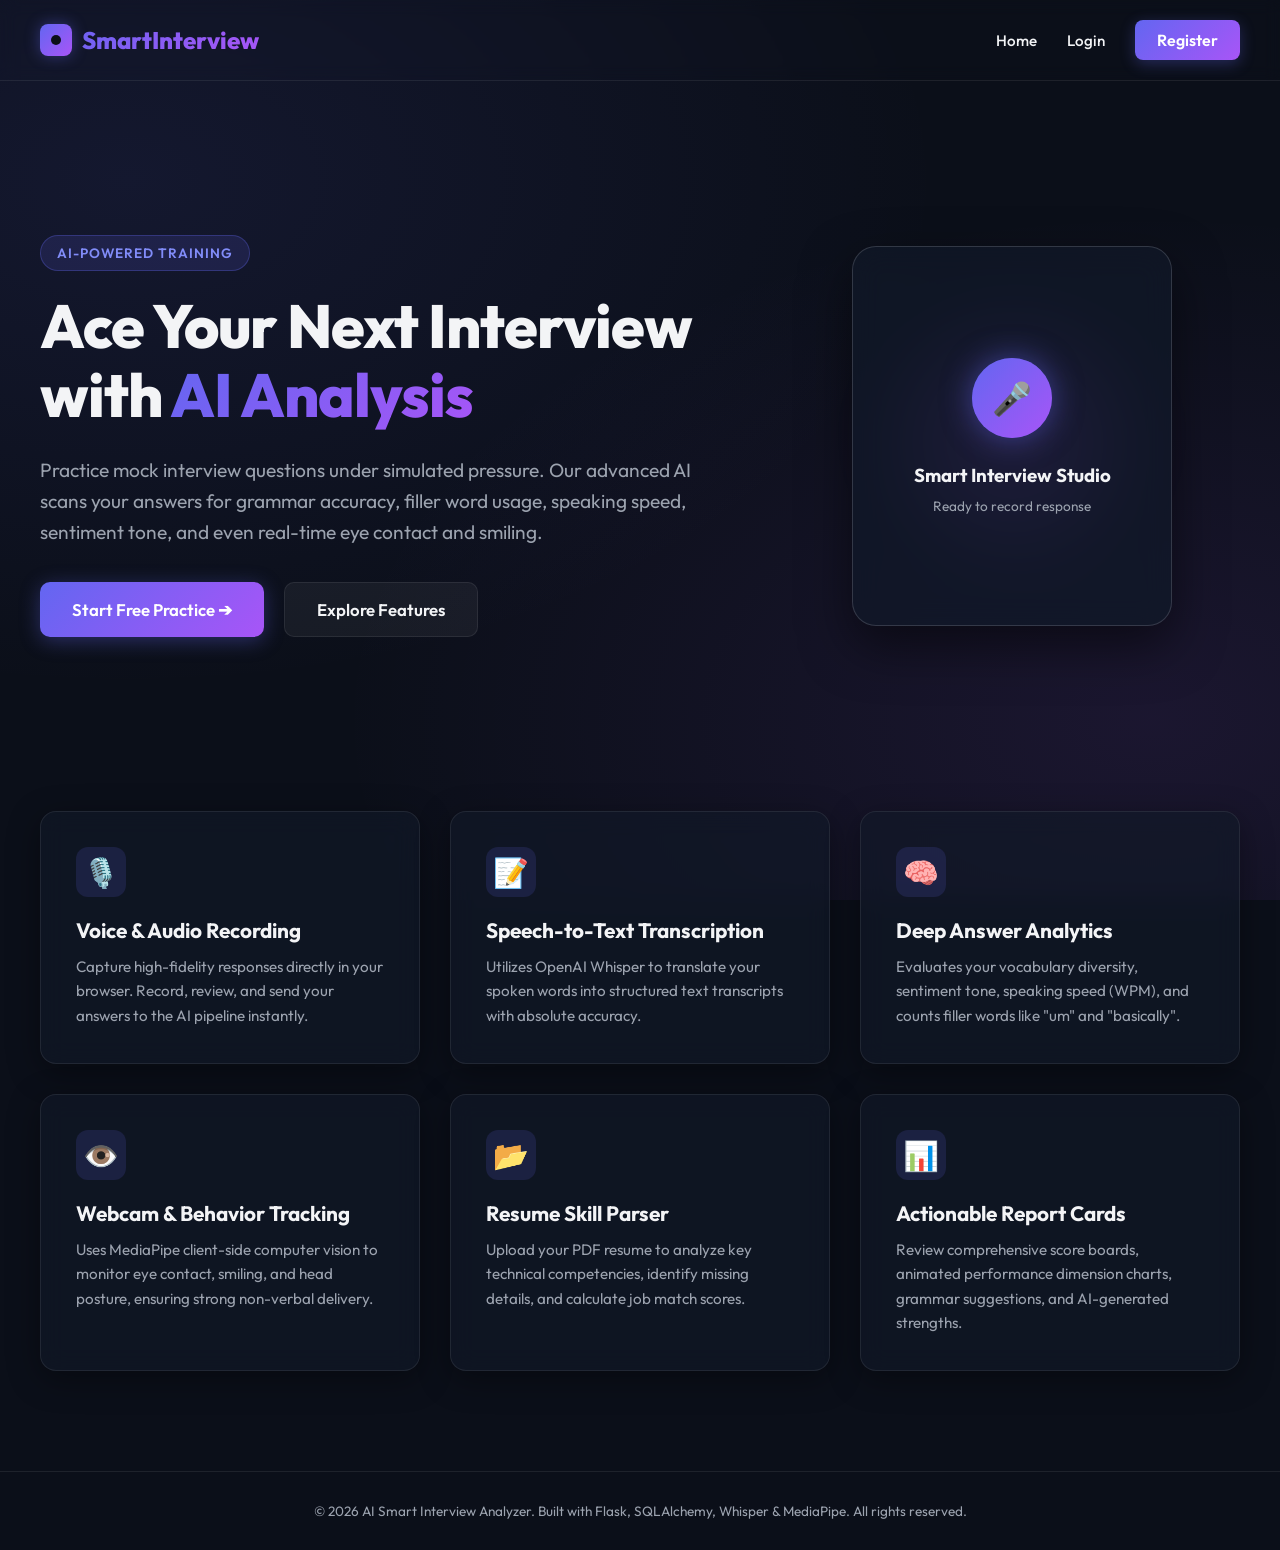
==== frontend/index.html @ 9845d499 "Initial commit" ====
<!DOCTYPE html>
<html lang="en">
<head>
    <meta charset="UTF-8">
    <meta name="viewport" content="width=device-width, initial-scale=1.0">
    <title>AI Smart Interview Analyzer</title>
    <meta name="description" content="Evaluate your mock interviews using cutting-edge AI. Get metrics on grammar, sentiment, speaking speed, filler words, and eye contact.">
    <link rel="stylesheet" href="css/style.css">
</head>
<body>

    <!-- Transparent Glass Header -->
    <header>
        <div class="logo">
            <div class="logo-icon"></div>
            <span>SmartInterview</span>
        </div>
        <nav id="main-nav">
            <!-- Nav buttons dynamically injected by auth.js -->
        </nav>
    </header>

    <!-- Main Container -->
    <main>
        <!-- Hero Section -->
        <section class="hero-section">
            <div class="hero-text">
                <div class="hero-badge">AI-Powered Training</div>
                <h1>Ace Your Next Interview with <span>AI Analysis</span></h1>
                <p>Practice mock interview questions under simulated pressure. Our advanced AI scans your answers for grammar accuracy, filler word usage, speaking speed, sentiment tone, and even real-time eye contact and smiling.</p>
                <div class="hero-actions">
                    <a href="register.html" class="btn-primary">Start Free Practice ➔</a>
                    <a href="#features" class="btn-secondary">Explore Features</a>
                </div>
            </div>
            <div class="hero-visual">
                <div class="hero-visual-glow"></div>
                <div class="hero-visual-card">
                    <div class="visual-pulse-button">🎤</div>
                    <h3>Smart Interview Studio</h3>
                    <p style="color: var(--text-secondary); margin-top: 10px; font-size: 0.85rem;">Ready to record response</p>
                </div>
            </div>
        </section>

        <!-- Features Grid -->
        <section id="features" class="features-grid">
            <div class="glass-container feature-card">
                <div class="feature-icon">🎙️</div>
                <h3>Voice & Audio Recording</h3>
                <p>Capture high-fidelity responses directly in your browser. Record, review, and send your answers to the AI pipeline instantly.</p>
            </div>
            <div class="glass-container feature-card">
                <div class="feature-icon">📝</div>
                <h3>Speech-to-Text Transcription</h3>
                <p>Utilizes OpenAI Whisper to translate your spoken words into structured text transcripts with absolute accuracy.</p>
            </div>
            <div class="glass-container feature-card">
                <div class="feature-icon">🧠</div>
                <h3>Deep Answer Analytics</h3>
                <p>Evaluates your vocabulary diversity, sentiment tone, speaking speed (WPM), and counts filler words like "um" and "basically".</p>
            </div>
            <div class="glass-container feature-card">
                <div class="feature-icon">👁️</div>
                <h3>Webcam & Behavior Tracking</h3>
                <p>Uses MediaPipe client-side computer vision to monitor eye contact, smiling, and head posture, ensuring strong non-verbal delivery.</p>
            </div>
            <div class="glass-container feature-card">
                <div class="feature-icon">📂</div>
                <h3>Resume Skill Parser</h3>
                <p>Upload your PDF resume to analyze key technical competencies, identify missing details, and calculate job match scores.</p>
            </div>
            <div class="glass-container feature-card">
                <div class="feature-icon">📊</div>
                <h3>Actionable Report Cards</h3>
                <p>Review comprehensive score boards, animated performance dimension charts, grammar suggestions, and AI-generated strengths.</p>
            </div>
        </section>
    </main>

    <!-- Footer -->
    <footer>
        <p>&copy; 2026 AI Smart Interview Analyzer. Built with Flask, SQLAlchemy, Whisper & MediaPipe. All rights reserved.</p>
    </footer>

    <!-- Scripts -->
    <script src="js/auth.js"></script>
</body>
</html>
---- frontend/css/style.css ----
@import url('https://fonts.googleapis.com/css2?family=Outfit:wght@300;400;500;600;700;800&display=swap');

:root {
    --bg-dark: #0b0f19;
    --card-bg: rgba(17, 25, 40, 0.65);
    --border-color: rgba(255, 255, 255, 0.08);
    --text-primary: #f3f4f6;
    --text-secondary: #9ca3af;
    --primary-gradient: linear-gradient(135deg, #6366f1, #a855f7);
    --accent-glow: rgba(99, 102, 241, 0.2);
    --primary-color: #6366f1;
    --secondary-color: #a855f7;
    --success-color: #10b981;
    --warning-color: #f59e0b;
    --danger-color: #ef4444;
}

* {
    margin: 0;
    padding: 0;
    box-sizing: border-box;
    font-family: 'Outfit', sans-serif;
    scrollbar-width: thin;
    scrollbar-color: rgba(255, 255, 255, 0.2) transparent;
}

body {
    background-color: var(--bg-dark);
    background-image: 
        radial-gradient(at 10% 20%, rgba(99, 102, 241, 0.1) 0px, transparent 50%),
        radial-gradient(at 90% 80%, rgba(168, 85, 247, 0.1) 0px, transparent 50%);
    background-attachment: fixed;
    color: var(--text-primary);
    min-height: 100vh;
    display: flex;
    flex-direction: column;
    overflow-x: hidden;
}

a {
    color: inherit;
    text-decoration: none;
}

/* Glassmorphism base helper */
.glass-container {
    background: var(--card-bg);
    border: 1px solid var(--border-color);
    backdrop-filter: blur(12px);
    border-radius: 16px;
    box-shadow: 0 8px 32px 0 rgba(0, 0, 0, 0.37);
}

/* Header & Navigation */
header {
    width: 100%;
    padding: 20px 40px;
    display: flex;
    justify-content: space-between;
    align-items: center;
    border-bottom: 1px solid var(--border-color);
    backdrop-filter: blur(8px);
    position: sticky;
    top: 0;
    z-index: 100;
}

.logo {
    font-size: 1.5rem;
    font-weight: 800;
    background: var(--primary-gradient);
    -webkit-background-clip: text;
    -webkit-text-fill-color: transparent;
    display: flex;
    align-items: center;
    gap: 10px;
}

.logo-icon {
    width: 32px;
    height: 32px;
    background: var(--primary-gradient);
    border-radius: 8px;
    display: inline-block;
    position: relative;
    box-shadow: 0 0 15px rgba(99, 102, 241, 0.4);
}

.logo-icon::after {
    content: '';
    position: absolute;
    top: 50%;
    left: 50%;
    transform: translate(-50%, -50%);
    width: 10px;
    height: 10px;
    background-color: var(--bg-dark);
    border-radius: 50%;
}

nav {
    display: flex;
    gap: 30px;
    align-items: center;
}

.nav-link {
    font-weight: 500;
    transition: color 0.3s;
    font-size: 0.95rem;
    display: flex;
    align-items: center;
    gap: 8px;
}

.nav-link:hover, .nav-link.active {
    color: var(--primary-color);
    text-shadow: 0 0 10px rgba(99, 102, 241, 0.3);
}

.btn-nav {
    background: var(--primary-gradient);
    border: none;
    padding: 10px 22px;
    border-radius: 8px;
    color: #fff;
    font-weight: 600;
    cursor: pointer;
    box-shadow: 0 4px 15px rgba(99, 102, 241, 0.3);
    transition: transform 0.2s, box-shadow 0.2s;
}

.btn-nav:hover {
    transform: translateY(-2px);
    box-shadow: 0 6px 20px rgba(99, 102, 241, 0.5);
}

.btn-nav-outline {
    background: transparent;
    border: 1px solid var(--primary-color);
    padding: 9px 21px;
    border-radius: 8px;
    color: var(--text-primary);
    font-weight: 600;
    cursor: pointer;
    transition: background 0.3s, color 0.3s;
}

.btn-nav-outline:hover {
    background: var(--primary-color);
    color: #fff;
}

/* General Layout Main wrapper */
main {
    flex: 1;
    padding: 40px;
    max-width: 1400px;
    width: 100%;
    margin: 0 auto;
}

/* Home / Landing Page */
.hero-section {
    display: flex;
    justify-content: space-between;
    align-items: center;
    gap: 60px;
    padding: 40px 0;
    min-height: 70vh;
}

.hero-text {
    flex: 1.2;
}

.hero-badge {
    background: rgba(99, 102, 241, 0.15);
    border: 1px solid rgba(99, 102, 241, 0.3);
    padding: 8px 16px;
    border-radius: 50px;
    color: #818cf8;
    font-size: 0.85rem;
    font-weight: 600;
    text-transform: uppercase;
    letter-spacing: 1px;
    display: inline-block;
    margin-bottom: 20px;
}

.hero-text h1 {
    font-size: 3.8rem;
    line-height: 1.15;
    font-weight: 800;
    margin-bottom: 25px;
    letter-spacing: -1px;
}

.hero-text h1 span {
    background: var(--primary-gradient);
    -webkit-background-clip: text;
    -webkit-text-fill-color: transparent;
}

.hero-text p {
    font-size: 1.2rem;
    color: var(--text-secondary);
    line-height: 1.6;
    margin-bottom: 35px;
}

.hero-actions {
    display: flex;
    gap: 20px;
}

.btn-primary {
    background: var(--primary-gradient);
    border: none;
    color: white;
    padding: 16px 32px;
    border-radius: 10px;
    font-size: 1.05rem;
    font-weight: 600;
    cursor: pointer;
    box-shadow: 0 4px 20px rgba(99, 102, 241, 0.35);
    transition: all 0.3s;
    display: inline-flex;
    align-items: center;
    gap: 10px;
}

.btn-primary:hover {
    transform: translateY(-3px);
    box-shadow: 0 8px 25px rgba(99, 102, 241, 0.55);
}

.btn-secondary {
    background: rgba(255, 255, 255, 0.05);
    border: 1px solid var(--border-color);
    color: var(--text-primary);
    padding: 16px 32px;
    border-radius: 10px;
    font-size: 1.05rem;
    font-weight: 600;
    cursor: pointer;
    transition: all 0.3s;
    display: inline-flex;
    align-items: center;
    gap: 10px;
}

.btn-secondary:hover {
    background: rgba(255, 255, 255, 0.1);
    border-color: rgba(255, 255, 255, 0.2);
    transform: translateY(-3px);
}

.hero-visual {
    flex: 0.8;
    position: relative;
    display: flex;
    justify-content: center;
    align-items: center;
}

.hero-visual-card {
    width: 320px;
    height: 380px;
    border-radius: 24px;
    position: relative;
    z-index: 2;
    overflow: hidden;
    display: flex;
    flex-direction: column;
    justify-content: center;
    align-items: center;
    border: 1px solid rgba(255, 255, 255, 0.15);
    background: rgba(17, 25, 40, 0.75);
    backdrop-filter: blur(15px);
    box-shadow: 0 20px 50px rgba(0, 0, 0, 0.5);
}

.hero-visual-glow {
    position: absolute;
    width: 300px;
    height: 300px;
    background: radial-gradient(circle, rgba(168, 85, 247, 0.4) 0%, transparent 70%);
    filter: blur(20px);
    z-index: 1;
    animation: pulseGlow 6s infinite alternate;
}

@keyframes pulseGlow {
    0% { transform: scale(0.9); opacity: 0.5; }
    100% { transform: scale(1.2); opacity: 0.9; }
}

.visual-pulse-button {
    width: 80px;
    height: 80px;
    border-radius: 50%;
    background: var(--primary-gradient);
    display: flex;
    align-items: center;
    justify-content: center;
    font-size: 2rem;
    box-shadow: 0 0 30px rgba(99, 102, 241, 0.5);
    position: relative;
    margin-bottom: 25px;
}

.visual-pulse-button::before, .visual-pulse-button::after {
    content: '';
    position: absolute;
    width: 100%;
    height: 100%;
    border-radius: 50%;
    background: var(--primary-color);
    opacity: 0.4;
    z-index: -1;
    animation: ripple 2s infinite ease-out;
}

.visual-pulse-button::after {
    animation-delay: 0.8s;
}

@keyframes ripple {
    0% { transform: scale(1); opacity: 0.4; }
    100% { transform: scale(1.8); opacity: 0; }
}

.features-grid {
    display: grid;
    grid-template-columns: repeat(auto-fit, minmax(300px, 1fr));
    gap: 30px;
    padding: 60px 0;
}

.feature-card {
    padding: 35px;
    transition: transform 0.3s, box-shadow 0.3s;
}

.feature-card:hover {
    transform: translateY(-5px);
    border-color: rgba(99, 102, 241, 0.3);
    box-shadow: 0 10px 30px rgba(99, 102, 241, 0.1);
}

.feature-icon {
    font-size: 1.8rem;
    width: 50px;
    height: 50px;
    border-radius: 12px;
    background: rgba(99, 102, 241, 0.15);
    color: #818cf8;
    display: flex;
    align-items: center;
    justify-content: center;
    margin-bottom: 20px;
}

.feature-card h3 {
    font-size: 1.3rem;
    margin-bottom: 12px;
    font-weight: 700;
}

.feature-card p {
    color: var(--text-secondary);
    font-size: 0.95rem;
    line-height: 1.6;
}

/* Authentication Forms (Login / Register) */
.auth-wrapper {
    display: flex;
    justify-content: center;
    align-items: center;
    min-height: 70vh;
    padding: 20px 0;
}

.auth-card {
    width: 100%;
    max-width: 480px;
    padding: 40px;
}

.auth-header {
    text-align: center;
    margin-bottom: 30px;
}

.auth-header h2 {
    font-size: 2rem;
    font-weight: 800;
    margin-bottom: 8px;
}

.auth-header p {
    color: var(--text-secondary);
}

.form-group {
    margin-bottom: 20px;
}

.form-label {
    display: block;
    font-size: 0.9rem;
    font-weight: 600;
    margin-bottom: 8px;
    color: var(--text-secondary);
}

.form-input {
    width: 100%;
    background: rgba(255, 255, 255, 0.04);
    border: 1px solid var(--border-color);
    padding: 14px 18px;
    border-radius: 10px;
    color: #fff;
    font-size: 0.95rem;
    transition: all 0.3s;
}

.form-input:focus {
    outline: none;
    border-color: var(--primary-color);
    box-shadow: 0 0 10px rgba(99, 102, 241, 0.2);
    background: rgba(255, 255, 255, 0.08);
}

.auth-footer {
    text-align: center;
    margin-top: 25px;
    color: var(--text-secondary);
    font-size: 0.9rem;
}

.auth-footer a {
    color: var(--primary-color);
    font-weight: 600;
}

.auth-footer a:hover {
    text-decoration: underline;
}

/* Dashboard Page */
.dashboard-grid {
    display: grid;
    grid-template-columns: 2fr 1fr;
    gap: 40px;
}

.dashboard-main, .dashboard-side {
    display: flex;
    flex-direction: column;
    gap: 30px;
}

.welcome-widget {
    padding: 35px;
    display: flex;
    justify-content: space-between;
    align-items: center;
    background: linear-gradient(135deg, rgba(99, 102, 241, 0.15) 0%, rgba(168, 85, 247, 0.15) 100%);
    border: 1px solid rgba(99, 102, 241, 0.2);
}

.welcome-info h2 {
    font-size: 2.2rem;
    font-weight: 800;
    margin-bottom: 8px;
}

.welcome-info p {
    color: var(--text-secondary);
    font-size: 1.05rem;
}

.stats-grid {
    display: grid;
    grid-template-columns: repeat(3, 1fr);
    gap: 20px;
}

.stat-widget {
    padding: 25px;
    text-align: center;
}

.stat-num {
    font-size: 2.5rem;
    font-weight: 800;
    margin-bottom: 5px;
    background: var(--primary-gradient);
    -webkit-background-clip: text;
    -webkit-text-fill-color: transparent;
}

.stat-label {
    color: var(--text-secondary);
    font-size: 0.85rem;
    font-weight: 600;
    text-transform: uppercase;
    letter-spacing: 0.5px;
}

.panel-header {
    display: flex;
    justify-content: space-between;
    align-items: center;
    margin-bottom: 20px;
}

.panel-header h3 {
    font-size: 1.35rem;
    font-weight: 700;
}

.list-panel {
    padding: 30px;
}

.history-table-wrapper {
    width: 100%;
    overflow-x: auto;
}

.history-table {
    width: 100%;
    border-collapse: collapse;
    text-align: left;
}

.history-table th {
    padding: 12px 16px;
    color: var(--text-secondary);
    font-weight: 600;
    font-size: 0.85rem;
    text-transform: uppercase;
    border-bottom: 1px solid var(--border-color);
}

.history-table td {
    padding: 16px;
    border-bottom: 1px solid var(--border-color);
    font-size: 0.95rem;
}

.history-table tr:last-child td {
    border-bottom: none;
}

.history-table tr:hover td {
    background: rgba(255, 255, 255, 0.02);
}

.score-badge {
    padding: 4px 10px;
    border-radius: 6px;
    font-weight: 700;
    font-size: 0.85rem;
    display: inline-block;
}

.score-high { background: rgba(16, 185, 129, 0.15); color: #34d399; }
.score-mid { background: rgba(245, 158, 11, 0.15); color: #fbbf24; }
.score-low { background: rgba(239, 68, 68, 0.15); color: #f87171; }

.btn-table-action {
    background: rgba(255, 255, 255, 0.05);
    border: 1px solid var(--border-color);
    padding: 6px 14px;
    border-radius: 6px;
    font-size: 0.85rem;
    font-weight: 600;
    cursor: pointer;
    transition: all 0.2s;
}

.btn-table-action:hover {
    background: var(--primary-color);
    border-color: var(--primary-color);
    color: #fff;
}

.no-data-msg {
    text-align: center;
    color: var(--text-secondary);
    padding: 40px 0;
    font-size: 0.95rem;
}

/* Resume upload card */
.resume-widget {
    padding: 30px;
}

.upload-drag-zone {
    border: 2px dashed rgba(255, 255, 255, 0.15);
    border-radius: 12px;
    padding: 30px 20px;
    text-align: center;
    cursor: pointer;
    transition: all 0.3s;
    margin-bottom: 15px;
}

.upload-drag-zone:hover {
    border-color: var(--primary-color);
    background: rgba(99, 102, 241, 0.03);
}

.upload-icon {
    font-size: 2.2rem;
    color: var(--primary-color);
    margin-bottom: 12px;
}

.upload-drag-zone h4 {
    font-weight: 600;
    margin-bottom: 6px;
    font-size: 0.95rem;
}

.upload-drag-zone p {
    font-size: 0.8rem;
    color: var(--text-secondary);
}

.resume-results-box {
    margin-top: 20px;
    padding-top: 20px;
    border-top: 1px solid var(--border-color);
}

.resume-result-header {
    display: flex;
    justify-content: space-between;
    align-items: center;
    margin-bottom: 15px;
}

.resume-match-percent {
    font-size: 1.8rem;
    font-weight: 800;
    color: var(--success-color);
}

.skill-tag-group {
    display: flex;
    flex-wrap: wrap;
    gap: 8px;
    margin-top: 10px;
}

.skill-tag {
    background: rgba(255, 255, 255, 0.05);
    border: 1px solid var(--border-color);
    padding: 4px 10px;
    border-radius: 50px;
    font-size: 0.75rem;
    font-weight: 600;
}

.skill-tag.missing {
    background: rgba(239, 68, 68, 0.08);
    border-color: rgba(239, 68, 68, 0.2);
    color: #f87171;
}

/* Interview Interface Page */
.interview-layout {
    display: grid;
    grid-template-columns: 1.2fr 1fr;
    gap: 40px;
    align-items: start;
}

.stage-card {
    padding: 40px;
    display: flex;
    flex-direction: column;
    min-height: 480px;
}

.question-indicator {
    font-weight: 700;
    color: var(--secondary-color);
    text-transform: uppercase;
    font-size: 0.85rem;
    letter-spacing: 1px;
    margin-bottom: 10px;
}

.question-box h2 {
    font-size: 1.8rem;
    line-height: 1.4;
    font-weight: 700;
    margin-bottom: 30px;
}

.recording-controls-wrapper {
    margin-top: auto;
    display: flex;
    flex-direction: column;
    align-items: center;
    gap: 20px;
    padding-top: 30px;
}

.mic-btn {
    width: 90px;
    height: 90px;
    border-radius: 50%;
    background: rgba(255, 255, 255, 0.04);
    border: 2px solid var(--border-color);
    color: var(--text-primary);
    font-size: 1.8rem;
    cursor: pointer;
    display: flex;
    align-items: center;
    justify-content: center;
    transition: all 0.3s;
    position: relative;
}

.mic-btn:hover {
    border-color: var(--primary-color);
    color: var(--primary-color);
    box-shadow: 0 0 20px var(--accent-glow);
}

.mic-btn.recording {
    background: var(--danger-color);
    border-color: var(--danger-color);
    color: white;
    box-shadow: 0 0 25px rgba(239, 68, 68, 0.5);
    animation: recPulse 1.5s infinite alternate;
}

@keyframes recPulse {
    0% { transform: scale(1); }
    100% { transform: scale(1.08); }
}

.timer-display {
    font-size: 1.4rem;
    font-weight: 700;
    font-variant-numeric: tabular-nums;
}

.stage-footer {
    display: flex;
    justify-content: space-between;
    width: 100%;
    margin-top: 30px;
}

.webcam-panel {
    padding: 20px;
}

.webcam-viewport-wrapper {
    position: relative;
    width: 100%;
    aspect-ratio: 4/3;
    border-radius: 12px;
    overflow: hidden;
    background-color: #05070c;
    border: 1px solid var(--border-color);
}

.webcam-video {
    width: 100%;
    height: 100%;
    object-fit: cover;
    transform: scaleX(-1); /* Mirror view */
}

.webcam-metrics-overlay {
    position: absolute;
    bottom: 0;
    left: 0;
    width: 100%;
    padding: 15px;
    background: linear-gradient(to top, rgba(0,0,0,0.85) 0%, transparent 100%);
    display: flex;
    justify-content: space-around;
}

.metric-chip {
    background: rgba(17, 25, 40, 0.7);
    border: 1px solid var(--border-color);
    padding: 6px 12px;
    border-radius: 50px;
    font-size: 0.75rem;
    font-weight: 600;
    display: flex;
    align-items: center;
    gap: 6px;
}

.metric-chip.active {
    border-color: var(--success-color);
    color: #34d399;
}

.webcam-placeholder-graphic {
    position: absolute;
    top: 50%;
    left: 50%;
    transform: translate(-50%, -50%);
    display: flex;
    flex-direction: column;
    align-items: center;
    gap: 15px;
    color: var(--text-secondary);
}

.webcam-placeholder-graphic span {
    font-size: 2.5rem;
}

/* Results / Report Page */
.results-header-card {
    padding: 40px;
    display: flex;
    justify-content: space-between;
    align-items: center;
    margin-bottom: 40px;
}

.results-summary h1 {
    font-size: 2.2rem;
    font-weight: 800;
    margin-bottom: 8px;
}

.results-summary p {
    color: var(--text-secondary);
}

.overall-score-wheel {
    width: 130px;
    height: 130px;
    border-radius: 50%;
    background: conic-gradient(var(--primary-color) 0%, var(--secondary-color) 85%, rgba(255,255,255,0.05) 85% 100%);
    display: flex;
    align-items: center;
    justify-content: center;
    position: relative;
    box-shadow: 0 0 30px rgba(168, 85, 247, 0.25);
}

.overall-score-wheel::after {
    content: '';
    position: absolute;
    width: 106px;
    height: 106px;
    border-radius: 50%;
    background: #0f1322;
}

.overall-score-wheel-text {
    position: relative;
    z-index: 2;
    text-align: center;
}

.overall-score-wheel-text h2 {
    font-size: 2.2rem;
    font-weight: 800;
}

.overall-score-wheel-text span {
    font-size: 0.8rem;
    color: var(--text-secondary);
    font-weight: 600;
}

.results-grid {
    display: grid;
    grid-template-columns: 1fr 1fr;
    gap: 40px;
    margin-bottom: 40px;
}

.chart-panel, .feedback-panel {
    padding: 35px;
    min-height: 400px;
}

.feedback-section {
    margin-bottom: 25px;
}

.feedback-section h4 {
    font-size: 1.05rem;
    font-weight: 700;
    margin-bottom: 12px;
    display: flex;
    align-items: center;
    gap: 8px;
}

.feedback-list {
    list-style: none;
    display: flex;
    flex-direction: column;
    gap: 10px;
}

.feedback-list li {
    font-size: 0.95rem;
    line-height: 1.5;
    padding-left: 20px;
    position: relative;
    color: var(--text-secondary);
}

.feedback-list.strengths li::before {
    content: '✔';
    position: absolute;
    left: 0;
    color: var(--success-color);
}

.feedback-list.improvements li::before {
    content: '•';
    position: absolute;
    left: 4px;
    font-size: 1.2rem;
    line-height: 0.8;
    color: var(--danger-color);
}

/* Detailed Answers QA Section */
.qa-breakdown-section h3 {
    font-size: 1.5rem;
    font-weight: 800;
    margin-bottom: 25px;
}

.qa-card {
    padding: 30px;
    margin-bottom: 25px;
}

.qa-question-header {
    display: flex;
    justify-content: space-between;
    align-items: center;
    border-bottom: 1px solid var(--border-color);
    padding-bottom: 15px;
    margin-bottom: 20px;
}

.qa-question-header h4 {
    font-size: 1.15rem;
    font-weight: 700;
}

.qa-metrics-grid {
    display: grid;
    grid-template-columns: repeat(auto-fit, minmax(140px, 1fr));
    gap: 15px;
    margin-bottom: 20px;
}

.qa-metric-box {
    background: rgba(255, 255, 255, 0.02);
    border: 1px solid var(--border-color);
    padding: 12px;
    border-radius: 8px;
    text-align: center;
}

.qa-metric-val {
    font-size: 1.15rem;
    font-weight: 700;
    color: var(--primary-color);
}

.qa-metric-lbl {
    font-size: 0.75rem;
    color: var(--text-secondary);
    margin-top: 2px;
    text-transform: uppercase;
}

.qa-answer-block {
    margin-bottom: 20px;
}

.qa-lbl-heading {
    font-size: 0.85rem;
    font-weight: 700;
    color: var(--text-secondary);
    text-transform: uppercase;
    margin-bottom: 8px;
}

.qa-answer-text {
    background: rgba(0, 0, 0, 0.15);
    border: 1px solid var(--border-color);
    padding: 16px;
    border-radius: 10px;
    font-size: 0.95rem;
    line-height: 1.6;
    font-style: italic;
}

.qa-feedback-block {
    background: rgba(99, 102, 241, 0.04);
    border-left: 4px solid var(--primary-color);
    padding: 16px;
    border-radius: 0 10px 10px 0;
    font-size: 0.95rem;
    line-height: 1.5;
}

/* Corrections (Grammar Suggestion) */
.corrections-wrapper {
    margin-top: 15px;
    display: flex;
    flex-direction: column;
    gap: 10px;
}

.correction-item {
    background: rgba(239, 68, 68, 0.03);
    border: 1px solid rgba(239, 68, 68, 0.15);
    padding: 10px 14px;
    border-radius: 6px;
    font-size: 0.85rem;
}

.correction-mistake {
    color: #f87171;
    text-decoration: line-through;
    font-weight: 600;
}

.correction-arrow {
    margin: 0 8px;
    color: var(--text-secondary);
}

.correction-suggest {
    color: #34d399;
    font-weight: 600;
}

/* User profile panel */
.profile-card {
    max-width: 600px;
    margin: 0 auto;
    padding: 40px;
}

.profile-avatar-row {
    display: flex;
    align-items: center;
    gap: 25px;
    margin-bottom: 30px;
    border-bottom: 1px solid var(--border-color);
    padding-bottom: 25px;
}

.profile-avatar {
    width: 80px;
    height: 80px;
    border-radius: 50%;
    background: var(--primary-gradient);
    font-size: 2.2rem;
    font-weight: 800;
    display: flex;
    align-items: center;
    justify-content: center;
    color: white;
}

.profile-meta h3 {
    font-size: 1.6rem;
    font-weight: 700;
}

.profile-meta p {
    color: var(--text-secondary);
}

/* Toast Notifications */
.toast-container {
    position: fixed;
    bottom: 30px;
    right: 30px;
    z-index: 1000;
    display: flex;
    flex-direction: column;
    gap: 10px;
}

.toast {
    background: rgba(17, 25, 40, 0.9);
    border: 1px solid var(--border-color);
    backdrop-filter: blur(12px);
    padding: 14px 24px;
    border-radius: 8px;
    color: var(--text-primary);
    box-shadow: 0 10px 25px rgba(0, 0, 0, 0.4);
    display: flex;
    align-items: center;
    gap: 10px;
    font-size: 0.9rem;
    font-weight: 600;
    transform: translateY(50px);
    opacity: 0;
    animation: toastIn 0.3s forwards;
}

.toast.success { border-left: 4px solid var(--success-color); }
.toast.error { border-left: 4px solid var(--danger-color); }
.toast.info { border-left: 4px solid var(--primary-color); }

@keyframes toastIn {
    to { transform: translateY(0); opacity: 1; }
}

/* Footer Section */
footer {
    width: 100%;
    padding: 30px;
    text-align: center;
    border-top: 1px solid var(--border-color);
    color: var(--text-secondary);
    font-size: 0.85rem;
    margin-top: auto;
}

/* Spinner Loader */
.spinner {
    width: 40px;
    height: 40px;
    border: 4px solid rgba(255,255,255,0.05);
    border-top: 4px solid var(--primary-color);
    border-radius: 50%;
    animation: spin 1s linear infinite;
    margin: 20px auto;
}

@keyframes spin {
    0% { transform: rotate(0deg); }
    100% { transform: rotate(360deg); }
}

/* Utility layout styles */
.text-center { text-align: center; }
.hidden { display: none !important; }

/* Responsive adjustments */
@media (max-width: 992px) {
    .hero-section {
        flex-direction: column;
        text-align: center;
        padding: 40px 0;
    }
    .hero-actions {
        justify-content: center;
    }
    .dashboard-grid, .interview-layout, .results-grid {
        grid-template-columns: 1fr;
    }
    header {
        padding: 20px;
    }
    nav {
        gap: 15px;
    }
}
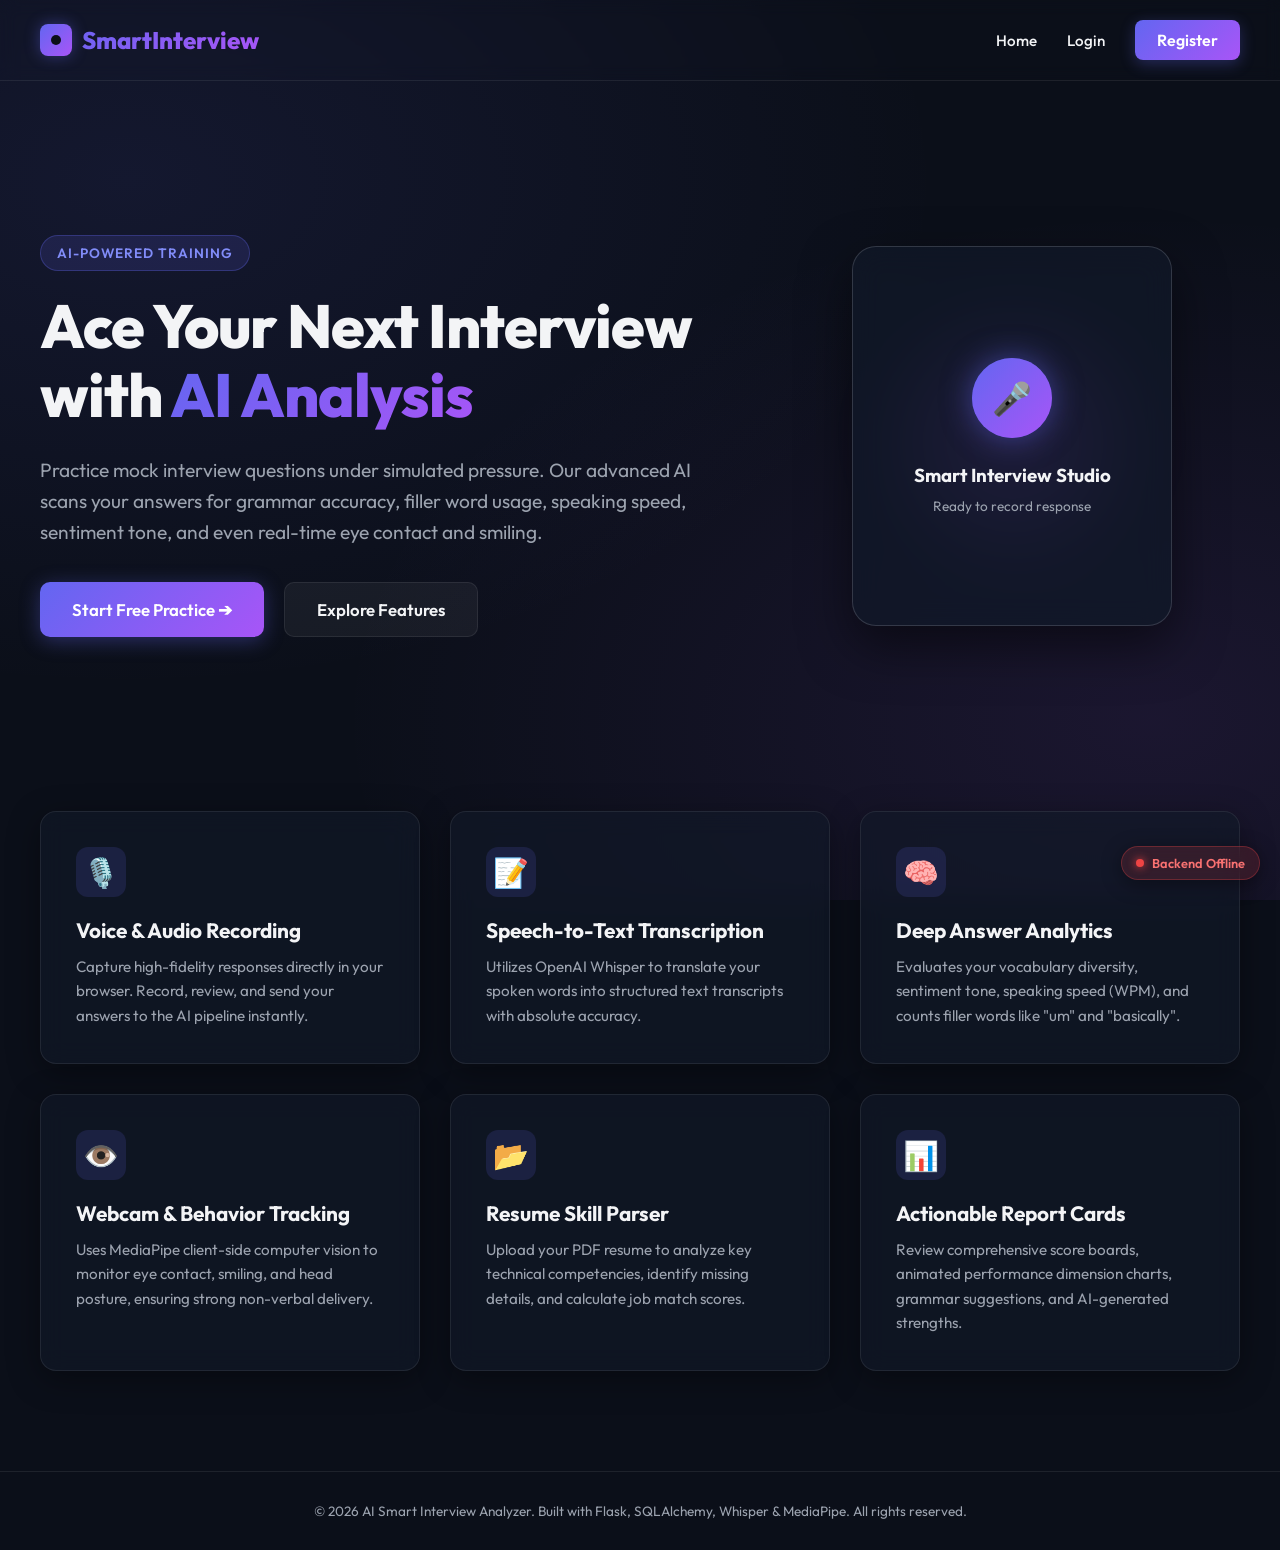
==== commit 66628528: "Configure 24/7 cloud deployment, dynamic questions, and public profiles" ====
--- a/frontend/index.html
+++ b/frontend/index.html
@@ -1,12 +1,15 @@
 <!DOCTYPE html>
 <html lang="en">
+
 <head>
     <meta charset="UTF-8">
     <meta name="viewport" content="width=device-width, initial-scale=1.0">
     <title>AI Smart Interview Analyzer</title>
-    <meta name="description" content="Evaluate your mock interviews using cutting-edge AI. Get metrics on grammar, sentiment, speaking speed, filler words, and eye contact.">
+    <meta name="description"
+        content="Evaluate your mock interviews using cutting-edge AI. Get metrics on grammar, sentiment, speaking speed, filler words, and eye contact.">
     <link rel="stylesheet" href="css/style.css">
 </head>
+
 <body>
 
     <!-- Transparent Glass Header -->
@@ -27,7 +30,9 @@
             <div class="hero-text">
                 <div class="hero-badge">AI-Powered Training</div>
                 <h1>Ace Your Next Interview with <span>AI Analysis</span></h1>
-                <p>Practice mock interview questions under simulated pressure. Our advanced AI scans your answers for grammar accuracy, filler word usage, speaking speed, sentiment tone, and even real-time eye contact and smiling.</p>
+                <p>Practice mock interview questions under simulated pressure. Our advanced AI scans your answers for
+                    grammar accuracy, filler word usage, speaking speed, sentiment tone, and even real-time eye contact
+                    and smiling.</p>
                 <div class="hero-actions">
                     <a href="register.html" class="btn-primary">Start Free Practice ➔</a>
                     <a href="#features" class="btn-secondary">Explore Features</a>
@@ -38,7 +43,8 @@
                 <div class="hero-visual-card">
                     <div class="visual-pulse-button">🎤</div>
                     <h3>Smart Interview Studio</h3>
-                    <p style="color: var(--text-secondary); margin-top: 10px; font-size: 0.85rem;">Ready to record response</p>
+                    <p style="color: var(--text-secondary); margin-top: 10px; font-size: 0.85rem;">Ready to record
+                        response</p>
                 </div>
             </div>
         </section>
@@ -48,42 +54,50 @@
             <div class="glass-container feature-card">
                 <div class="feature-icon">🎙️</div>
                 <h3>Voice & Audio Recording</h3>
-                <p>Capture high-fidelity responses directly in your browser. Record, review, and send your answers to the AI pipeline instantly.</p>
+                <p>Capture high-fidelity responses directly in your browser. Record, review, and send your answers to
+                    the AI pipeline instantly.</p>
             </div>
             <div class="glass-container feature-card">
                 <div class="feature-icon">📝</div>
                 <h3>Speech-to-Text Transcription</h3>
-                <p>Utilizes OpenAI Whisper to translate your spoken words into structured text transcripts with absolute accuracy.</p>
+                <p>Utilizes OpenAI Whisper to translate your spoken words into structured text transcripts with absolute
+                    accuracy.</p>
             </div>
             <div class="glass-container feature-card">
                 <div class="feature-icon">🧠</div>
                 <h3>Deep Answer Analytics</h3>
-                <p>Evaluates your vocabulary diversity, sentiment tone, speaking speed (WPM), and counts filler words like "um" and "basically".</p>
+                <p>Evaluates your vocabulary diversity, sentiment tone, speaking speed (WPM), and counts filler words
+                    like "um" and "basically".</p>
             </div>
             <div class="glass-container feature-card">
                 <div class="feature-icon">👁️</div>
                 <h3>Webcam & Behavior Tracking</h3>
-                <p>Uses MediaPipe client-side computer vision to monitor eye contact, smiling, and head posture, ensuring strong non-verbal delivery.</p>
+                <p>Uses MediaPipe client-side computer vision to monitor eye contact, smiling, and head posture,
+                    ensuring strong non-verbal delivery.</p>
             </div>
             <div class="glass-container feature-card">
                 <div class="feature-icon">📂</div>
                 <h3>Resume Skill Parser</h3>
-                <p>Upload your PDF resume to analyze key technical competencies, identify missing details, and calculate job match scores.</p>
+                <p>Upload your PDF resume to analyze key technical competencies, identify missing details, and calculate
+                    job match scores.</p>
             </div>
             <div class="glass-container feature-card">
                 <div class="feature-icon">📊</div>
                 <h3>Actionable Report Cards</h3>
-                <p>Review comprehensive score boards, animated performance dimension charts, grammar suggestions, and AI-generated strengths.</p>
+                <p>Review comprehensive score boards, animated performance dimension charts, grammar suggestions, and
+                    AI-generated strengths.</p>
             </div>
         </section>
     </main>
 
     <!-- Footer -->
     <footer>
-        <p>&copy; 2026 AI Smart Interview Analyzer. Built with Flask, SQLAlchemy, Whisper & MediaPipe. All rights reserved.</p>
+        <p>&copy; 2026 AI Smart Interview Analyzer. Built with Flask, SQLAlchemy, Whisper & MediaPipe. All rights
+            reserved.</p>
     </footer>
 
     <!-- Scripts -->
     <script src="js/auth.js"></script>
 </body>
-</html>
+
+</html>
--- a/frontend/css/style.css
+++ b/frontend/css/style.css
@@ -1184,3 +1184,52 @@
         gap: 15px;
     }
 }
+
+/* Live Backend Status Badge */
+.backend-status-badge {
+    position: fixed;
+    bottom: 20px;
+    right: 20px;
+    z-index: 9999;
+    display: flex;
+    align-items: center;
+    gap: 8px;
+    padding: 8px 14px;
+    border-radius: 20px;
+    font-size: 0.8rem;
+    font-weight: 600;
+    backdrop-filter: blur(10px);
+    box-shadow: 0 4px 20px rgba(0, 0, 0, 0.4);
+    transition: all 0.3s ease;
+    border: 1px solid rgba(255, 255, 255, 0.1);
+}
+
+.backend-status-badge.connected {
+    background: rgba(16, 185, 129, 0.15);
+    border-color: rgba(16, 185, 129, 0.3);
+    color: #34d399;
+}
+
+.backend-status-badge.disconnected {
+    background: rgba(239, 68, 68, 0.15);
+    border-color: rgba(239, 68, 68, 0.3);
+    color: #f87171;
+}
+
+.backend-status-badge .dot {
+    width: 8px;
+    height: 8px;
+    border-radius: 50%;
+    display: inline-block;
+}
+
+.backend-status-badge .dot.green {
+    background-color: #10b981;
+    box-shadow: 0 0 8px #10b981;
+}
+
+.backend-status-badge .dot.red {
+    background-color: #ef4444;
+    box-shadow: 0 0 8px #ef4444;
+}
+
